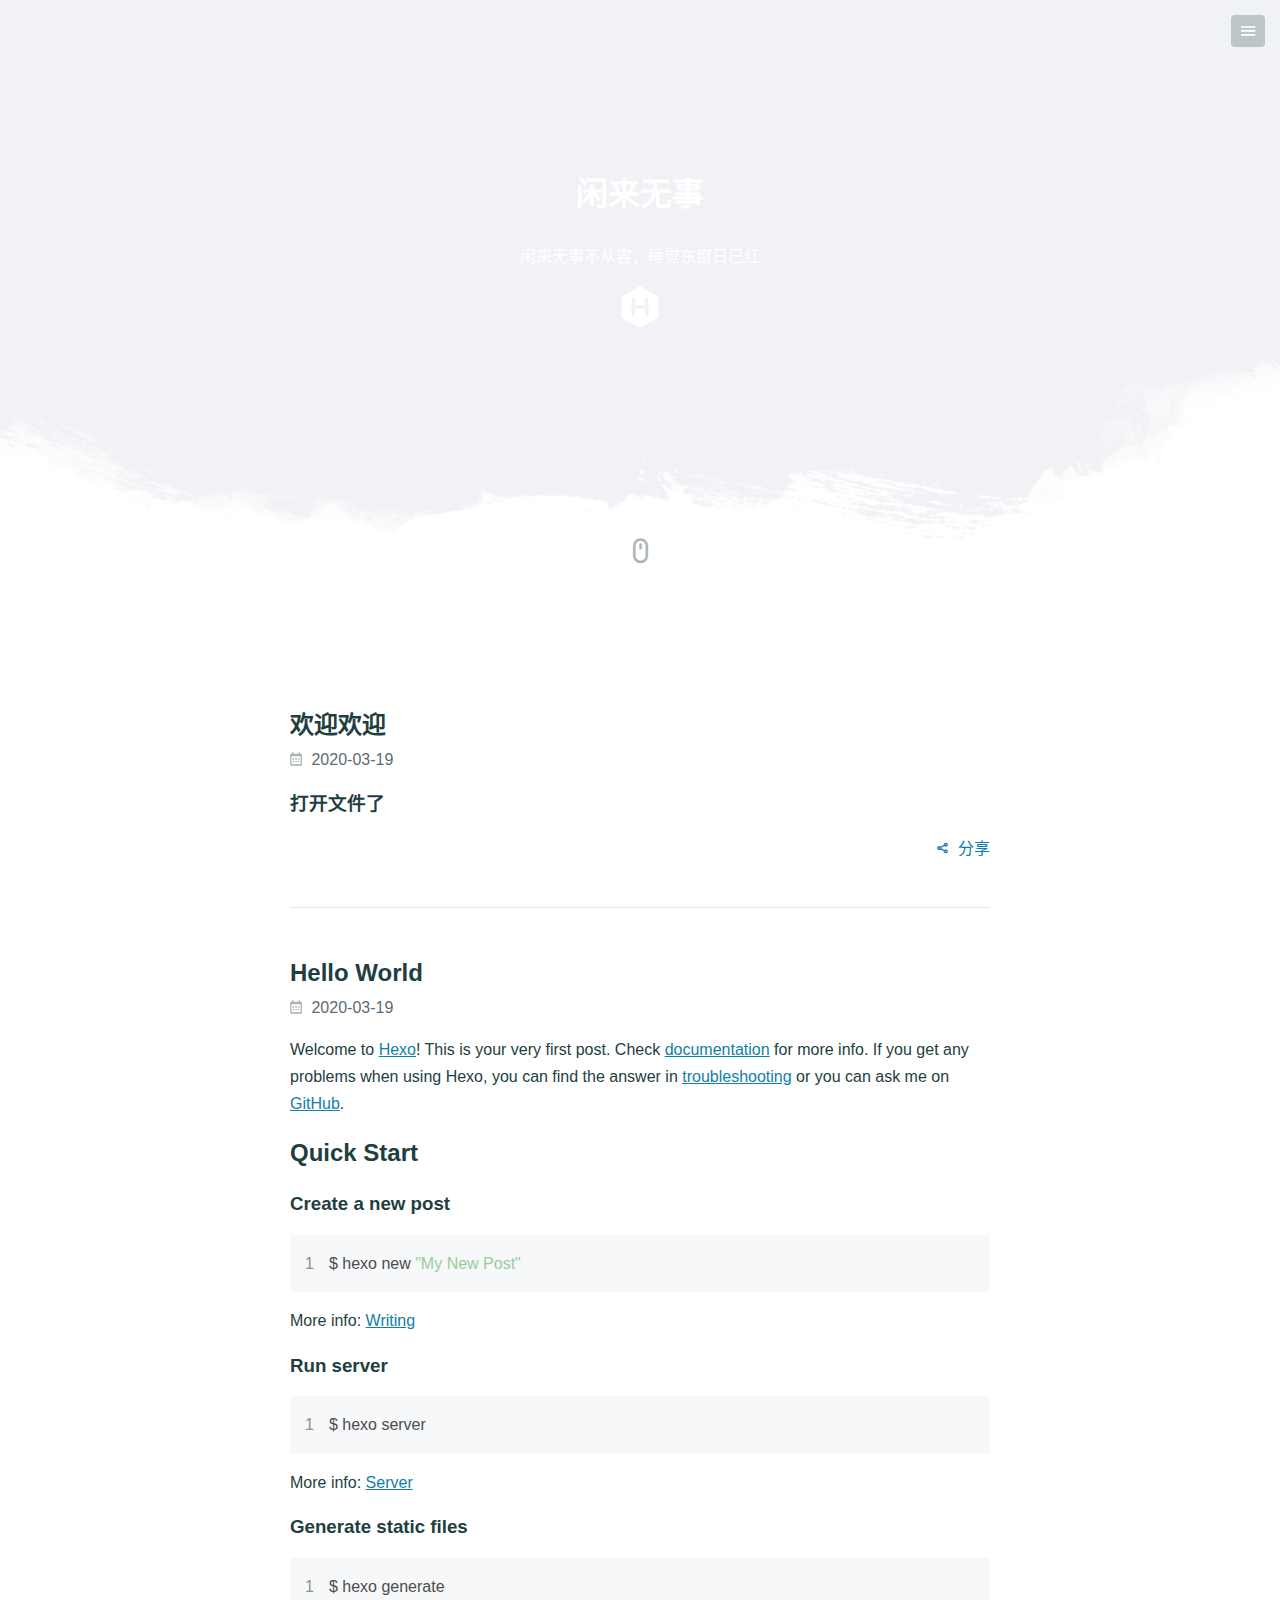
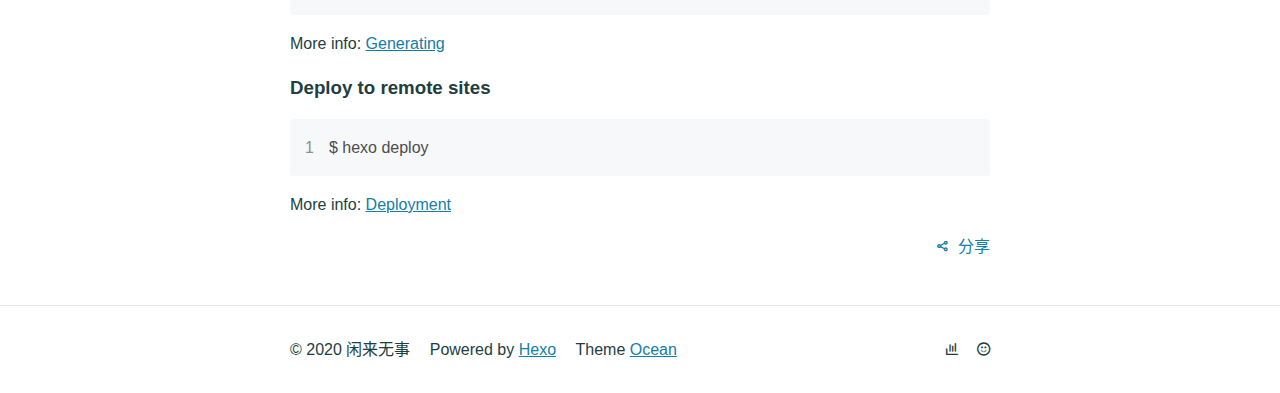
==== index.html @ 470686ad "Site updated: 2020-03-20 16:37:18" ====
<!DOCTYPE html>
<html lang="zh-cn">
<head>
  <meta charset="utf-8">
  
  
  
  <meta name="viewport" content="width=device-width, initial-scale=1.0, maximum-scale=1.0, user-scalable=no">
  <title>
    
    闲来无事</title>
  
    <link rel="shortcut icon" href="/favicon.ico">
  
  
<link rel="stylesheet" href="/css/style.css">

  
    
<link rel="stylesheet" href="/fancybox/jquery.fancybox.min.css">

  
  
<script src="/js/pace.min.js"></script>

<meta name="generator" content="Hexo 4.2.0"></head>

<body>
  
<main class="content">
  <section class="jumbotron">
  <div class="video">
    
      <div class="video-frame" >
        <!-- <div class="video-media"></div> -->
      </div>
    
    <div class="video-media">
 
    
      <div class="video-overlay"></div>
    </div>
    <div class="video-inner text-center text-white">
      <h1><a href="/">闲来无事</a></h1>
      <p>闲来无事不从容，睡觉东窗日已红</p>
      <div><img src="/images/hexo-inverted.svg" class="brand" alt="闲来无事"></div>
    </div>
    <div class="video-learn-more">
      <a class="anchor" href="#landingpage"><i class="fe fe-mouse"></i></a>
    </div>
  </div>
</section>

<div id="landingpage">
  <section class="outer">
    <article class="articles">
      
      <h1 class="page-type-title"></h1>
      
        
          <article id="post-欢迎欢迎" class="article article-type-post" itemscope itemprop="blogPost" data-scroll-reveal>

    <div class="article-inner">
        
            <header class="article-header">
                
  
    <h2 itemprop="name">
      <a class="article-title" href="/2020/03/19/%E6%AC%A2%E8%BF%8E%E6%AC%A2%E8%BF%8E/">欢迎欢迎</a>
    </h2>
  
  




                
            </header>
            

                
                    <div class="article-meta">
                        <a href="/2020/03/19/%E6%AC%A2%E8%BF%8E%E6%AC%A2%E8%BF%8E/" class="article-date">
  <time datetime="2020-03-19T11:27:15.000Z" itemprop="datePublished">2020-03-19</time>
</a>
                            
                    </div>
                    

                        

                                    <div class="article-entry" itemprop="articleBody">
                                        


                                            

                                                
                                                                    <h3 id="打开文件了"><a href="#打开文件了" class="headerlink" title="打开文件了"></a>打开文件了</h3>
                                                                        
                                    </div>
                                    <footer class="article-footer">
                                        <a data-url="http://yoursite.com/2020/03/19/%E6%AC%A2%E8%BF%8E%E6%AC%A2%E8%BF%8E/" data-id="ck7zxjuil0002bgntb9def6lp" class="article-share-link">
                                            分享
                                        </a>
                                        
                                    </footer>

    </div>

    

                

</article>
        
          <article id="post-hello-world" class="article article-type-post" itemscope itemprop="blogPost" data-scroll-reveal>

    <div class="article-inner">
        
            <header class="article-header">
                
  
    <h2 itemprop="name">
      <a class="article-title" href="/2020/03/19/hello-world/">Hello World</a>
    </h2>
  
  




                
            </header>
            

                
                    <div class="article-meta">
                        <a href="/2020/03/19/hello-world/" class="article-date">
  <time datetime="2020-03-19T08:41:19.000Z" itemprop="datePublished">2020-03-19</time>
</a>
                            
                    </div>
                    

                        

                                    <div class="article-entry" itemprop="articleBody">
                                        


                                            

                                                
                                                                    <p>Welcome to <a href="https://hexo.io/" target="_blank" rel="noopener">Hexo</a>! This is your very first post. Check <a href="https://hexo.io/docs/" target="_blank" rel="noopener">documentation</a> for more info. If you get any problems when using Hexo, you can find the answer in <a href="https://hexo.io/docs/troubleshooting.html" target="_blank" rel="noopener">troubleshooting</a> or you can ask me on <a href="https://github.com/hexojs/hexo/issues" target="_blank" rel="noopener">GitHub</a>.</p>
<h2 id="Quick-Start"><a href="#Quick-Start" class="headerlink" title="Quick Start"></a>Quick Start</h2><h3 id="Create-a-new-post"><a href="#Create-a-new-post" class="headerlink" title="Create a new post"></a>Create a new post</h3><figure class="highlight bash"><table><tr><td class="gutter"><pre><span class="line">1</span><br></pre></td><td class="code"><pre><span class="line">$ hexo new <span class="string">"My New Post"</span></span><br></pre></td></tr></table></figure>

<p>More info: <a href="https://hexo.io/docs/writing.html" target="_blank" rel="noopener">Writing</a></p>
<h3 id="Run-server"><a href="#Run-server" class="headerlink" title="Run server"></a>Run server</h3><figure class="highlight bash"><table><tr><td class="gutter"><pre><span class="line">1</span><br></pre></td><td class="code"><pre><span class="line">$ hexo server</span><br></pre></td></tr></table></figure>

<p>More info: <a href="https://hexo.io/docs/server.html" target="_blank" rel="noopener">Server</a></p>
<h3 id="Generate-static-files"><a href="#Generate-static-files" class="headerlink" title="Generate static files"></a>Generate static files</h3><figure class="highlight bash"><table><tr><td class="gutter"><pre><span class="line">1</span><br></pre></td><td class="code"><pre><span class="line">$ hexo generate</span><br></pre></td></tr></table></figure>

<p>More info: <a href="https://hexo.io/docs/generating.html" target="_blank" rel="noopener">Generating</a></p>
<h3 id="Deploy-to-remote-sites"><a href="#Deploy-to-remote-sites" class="headerlink" title="Deploy to remote sites"></a>Deploy to remote sites</h3><figure class="highlight bash"><table><tr><td class="gutter"><pre><span class="line">1</span><br></pre></td><td class="code"><pre><span class="line">$ hexo deploy</span><br></pre></td></tr></table></figure>

<p>More info: <a href="https://hexo.io/docs/one-command-deployment.html" target="_blank" rel="noopener">Deployment</a></p>

                                                                        
                                    </div>
                                    <footer class="article-footer">
                                        <a data-url="http://yoursite.com/2020/03/19/hello-world/" data-id="ck7zxjuig0000bgntbmdgbd1t" class="article-share-link">
                                            分享
                                        </a>
                                        
                                    </footer>

    </div>

    

                

</article>
        
    </article>
    
  
    
  </section>
</div>

  <footer class="footer">
  <div class="outer">
    <div class="float-right">
      <ul class="list-inline">
  
    <li><i class="fe fe-bar-chart"></i> <span id="busuanzi_value_site_pv"></span></li>
  
    <li><i class="fe fe-smile-alt"></i> <span id="busuanzi_value_site_uv"></span></li>
  
</ul>
    </div>
    <ul class="list-inline">
      <li>&copy; 2020 闲来无事</li>
      <li>Powered by <a href="http://hexo.io/" target="_blank">Hexo</a></li>
      <li>Theme  <a href="https://github.com/zhwangart/hexo-theme-ocean" target="_blank" rel="noopener">Ocean</a></li>
    </ul>
  </div>
</footer>

</main>
<aside class="sidebar">
  <button class="navbar-toggle"></button>
<nav class="navbar">
  
    <div class="logo">
      <a href="/"><img src="/images/hexo.svg" alt="闲来无事"></a>
    </div>
  
  <ul class="nav nav-main">
    
      <li class="nav-item">
        <a class="nav-item-link" href="/">首页</a>
      </li>
    
      <li class="nav-item">
        <a class="nav-item-link" href="/archives">文档</a>
      </li>
    
      <li class="nav-item">
        <a class="nav-item-link" href="/gallery">相册</a>
      </li>
    
      <li class="nav-item">
        <a class="nav-item-link" href="/about">关于</a>
      </li>
    
    <li class="nav-item">
      <a class="nav-item-link nav-item-search" title="搜索">
        <i class="fe fe-search"></i>
        搜索
      </a>
    </li>
  </ul>
</nav>
<!-- <nav class="navbar navbar-bottom">
  <ul class="nav">
    <li class="nav-item">
      <div class="totop" id="totop">
  <i class="fe fe-rocket"></i>
</div>
    </li>
    <li class="nav-item">
      
    </li>
  </ul>
</nav> -->
<div class="search-form-wrap">
  <div class="local-search local-search-plugin">
  <input type="search" id="local-search-input" class="local-search-input" placeholder="Search...">
  <div id="local-search-result" class="local-search-result"></div>
</div>
</div>

<div  class="navbar-top">
  <nav class="navbar navbar-bottom">
    <ul class="nav">
      <li class="nav-item">
        <div class="totop" id="totop">
  <i class="fe fe-rocket"></i>
</div>
      </li>
      <li class="nav-item">
        
      </li>
    </ul>
  </nav>
</div>
</aside>

<script src="/js/jquery-2.0.3.min.js"></script>


<script src="/js/jquery.justifiedGallery.min.js"></script>


<script src="/js/lazyload.min.js"></script>


<script src="/js/busuanzi-2.3.pure.min.js"></script>


  
<script src="/fancybox/jquery.fancybox.min.js"></script>







<script src="/js/ocean.js"></script>





</body>
</html>
---- css/style.css ----
@charset "utf-8";
@font-face {
  font-family: feathericon;
  font-weight: normal;
  font-style: normal;
  src: url("feathericon/feathericon.eot");
  src: url("feathericon/feathericon.eot?#iefix") format('embedded-opentype'), url("feathericon/feathericon.woff") format('woff'), url("feathericon/feathericon.ttf") format('truetype'), url("feathericon/feathericon.svg") format('svg');
}
.fe {
  display: inline-block;
  font: normal normal normal 16px feathericon;
  font-size: inherit;
  text-rendering: auto;
  -webkit-font-smoothing: antialiased;
  -moz-osx-font-smoothing: grayscale;
}
.fe-activity:before {
  content: "\f1e2";
}
.fe-add-cart:before {
  content: "\f1e6";
}
.fe-align-bottom:before {
  content: "\f1bf";
}
.fe-align-center:before {
  content: "\f195";
}
.fe-align-left:before {
  content: "\f196";
}
.fe-align-right:before {
  content: "\f197";
}
.fe-align-top:before {
  content: "\f1c0";
}
.fe-align-vertically:before {
  content: "\f1c1";
}
.fe-angry:before {
  content: "\f1b6";
}
.fe-app-menu:before {
  content: "\f198";
}
.fe-arrow-down:before {
  content: "\f100";
}
.fe-arrow-left:before {
  content: "\f101";
}
.fe-arrow-right:before {
  content: "\f102";
}
.fe-arrow-up:before {
  content: "\f103";
}
.fe-artboard:before {
  content: "\f104";
}
.fe-audio-player:before {
  content: "\f199";
}
.fe-backward:before {
  content: "\f180";
}
.fe-bar:before {
  content: "\f105";
}
.fe-bar-chart:before {
  content: "\f106";
}
.fe-beer:before {
  content: "\f107";
}
.fe-bell:before {
  content: "\f108";
}
.fe-birthday-cake:before {
  content: "\f163";
}
.fe-bold:before {
  content: "\f179";
}
.fe-bolt:before {
  content: "\f1e3";
}
.fe-book:before {
  content: "\f109";
}
.fe-bookmark:before {
  content: "\f170";
}
.fe-browser:before {
  content: "\f10b";
}
.fe-brush:before {
  content: "\f10c";
}
.fe-bug:before {
  content: "\f10d";
}
.fe-building:before {
  content: "\f10e";
}
.fe-cage:before {
  content: "\f1e7";
}
.fe-calendar:before {
  content: "\f10f";
}
.fe-camera:before {
  content: "\f110";
}
.fe-cart:before {
  content: "\f1e8";
}
.fe-check:before {
  content: "\f111";
}
.fe-check-circle:before {
  content: "\f19a";
}
.fe-check-circle-o:before {
  content: "\f19b";
}
.fe-check-verified:before {
  content: "\f19c";
}
.fe-clock:before {
  content: "\f113";
}
.fe-close:before {
  content: "\f114";
}
.fe-cloud:before {
  content: "\f115";
}
.fe-cocktail:before {
  content: "\f116";
}
.fe-code:before {
  content: "\f117";
}
.fe-codepen:before {
  content: "\f1d3";
}
.fe-coffee:before {
  content: "\f166";
}
.fe-columns:before {
  content: "\f118";
}
.fe-comment:before {
  content: "\f119";
}
.fe-comment-o:before {
  content: "\f1d2";
}
.fe-commenting:before {
  content: "\f11a";
}
.fe-comments:before {
  content: "\f11b";
}
.fe-compress:before {
  content: "\f181";
}
.fe-credit-card:before {
  content: "\f1e9";
}
.fe-crop:before {
  content: "\f1c2";
}
.fe-cry:before {
  content: "\f1b7";
}
.fe-cutlery:before {
  content: "\f19d";
}
.fe-delete-link:before {
  content: "\f19e";
}
.fe-desktop:before {
  content: "\f11d";
}
.fe-diamond:before {
  content: "\f11e";
}
.fe-difference:before {
  content: "\f1c3";
}
.fe-disabled:before {
  content: "\f11f";
}
.fe-disappointed:before {
  content: "\f1b8";
}
.fe-distribute-horizontally:before {
  content: "\f1cf";
}
.fe-distribute-vertically:before {
  content: "\f1c5";
}
.fe-document:before {
  content: "\f19f";
}
.fe-download:before {
  content: "\f120";
}
.fe-drop-down:before {
  content: "\f121";
}
.fe-drop-left:before {
  content: "\f122";
}
.fe-drop-right:before {
  content: "\f123";
}
.fe-drop-up:before {
  content: "\f124";
}
.fe-edit:before {
  content: "\f17f";
}
.fe-eject:before {
  content: "\f182";
}
.fe-elipsis-h:before {
  content: "\f125";
}
.fe-elipsis-v:before {
  content: "\f126";
}
.fe-equalizer:before {
  content: "\f1a0";
}
.fe-eraser:before {
  content: "\f1c6";
}
.fe-expand:before {
  content: "\f183";
}
.fe-export:before {
  content: "\f16e";
}
.fe-eye:before {
  content: "\f127";
}
.fe-facebook:before {
  content: "\f1d4";
}
.fe-fast-backward:before {
  content: "\f184";
}
.fe-fast-forward:before {
  content: "\f185";
}
.fe-feather:before {
  content: "\f174";
}
.fe-feed:before {
  content: "\f128";
}
.fe-file:before {
  content: "\f1b1";
}
.fe-file-audio:before {
  content: "\f1b2";
}
.fe-file-excel:before {
  content: "\f1a2";
}
.fe-file-image:before {
  content: "\f1b3";
}
.fe-file-movie:before {
  content: "\f1b4";
}
.fe-file-powerpoint:before {
  content: "\f1a3";
}
.fe-file-word:before {
  content: "\f1a4";
}
.fe-file-zip:before {
  content: "\f1b5";
}
.fe-filter:before {
  content: "\f173";
}
.fe-flag:before {
  content: "\f129";
}
.fe-folder:before {
  content: "\f12a";
}
.fe-folder-open:before {
  content: "\f176";
}
.fe-fork:before {
  content: "\f12b";
}
.fe-forward:before {
  content: "\f186";
}
.fe-frowing:before {
  content: "\f1b9";
}
.fe-gamepad:before {
  content: "\f191";
}
.fe-gear:before {
  content: "\f1a5";
}
.fe-gift:before {
  content: "\f1ea";
}
.fe-git:before {
  content: "\f1d5";
}
.fe-github:before {
  content: "\f1d6";
}
.fe-github-alt:before {
  content: "\f1d7";
}
.fe-globe:before {
  content: "\f12c";
}
.fe-google:before {
  content: "\f1d8";
}
.fe-google-plus:before {
  content: "\f1d9";
}
.fe-hash:before {
  content: "\f12d";
}
.fe-headphone:before {
  content: "\f18e";
}
.fe-heart:before {
  content: "\f12e";
}
.fe-heart-o:before {
  content: "\f167";
}
.fe-home:before {
  content: "\f12f";
}
.fe-import:before {
  content: "\f16f";
}
.fe-info:before {
  content: "\f130";
}
.fe-insert-link:before {
  content: "\f1a6";
}
.fe-instagram:before {
  content: "\f1da";
}
.fe-intersect:before {
  content: "\f1c7";
}
.fe-italic:before {
  content: "\f17a";
}
.fe-key:before {
  content: "\f131";
}
.fe-keyboard:before {
  content: "\f132";
}
.fe-kitchen-cooker:before {
  content: "\f1a7";
}
.fe-laptop:before {
  content: "\f133";
}
.fe-layer:before {
  content: "\f18c";
}
.fe-layout:before {
  content: "\f134";
}
.fe-line-chart:before {
  content: "\f135";
}
.fe-link:before {
  content: "\f136";
}
.fe-link-external:before {
  content: "\f137";
}
.fe-list-bullet:before {
  content: "\f17c";
}
.fe-list-order:before {
  content: "\f17d";
}
.fe-list-task:before {
  content: "\f17e";
}
.fe-location:before {
  content: "\f138";
}
.fe-lock:before {
  content: "\f139";
}
.fe-login:before {
  content: "\f13a";
}
.fe-logout:before {
  content: "\f13b";
}
.fe-loop:before {
  content: "\f192";
}
.fe-magic:before {
  content: "\f177";
}
.fe-mail:before {
  content: "\f13c";
}
.fe-map:before {
  content: "\f16d";
}
.fe-mask:before {
  content: "\f1c8";
}
.fe-medal:before {
  content: "\f13d";
}
.fe-megaphone:before {
  content: "\f13e";
}
.fe-mention:before {
  content: "\f164";
}
.fe-messanger:before {
  content: "\f1e1";
}
.fe-minus:before {
  content: "\f140";
}
.fe-mobile:before {
  content: "\f141";
}
.fe-money:before {
  content: "\f1a8";
}
.fe-moon:before {
  content: "\f1ef";
}
.fe-mouse:before {
  content: "\f142";
}
.fe-music:before {
  content: "\f175";
}
.fe-open-mouth:before {
  content: "\f1ba";
}
.fe-palette:before {
  content: "\f165";
}
.fe-paper-plane:before {
  content: "\f178";
}
.fe-pause:before {
  content: "\f187";
}
.fe-pencil:before {
  content: "\f144";
}
.fe-phone:before {
  content: "\f145";
}
.fe-picture:before {
  content: "\f1a9";
}
.fe-picture-square:before {
  content: "\f1e4";
}
.fe-pie-chart:before {
  content: "\f146";
}
.fe-pinterest:before {
  content: "\f1db";
}
.fe-pizza:before {
  content: "\f147";
}
.fe-play:before {
  content: "\f188";
}
.fe-plug:before {
  content: "\f18f";
}
.fe-plus:before {
  content: "\f148";
}
.fe-pocket:before {
  content: "\f1dc";
}
.fe-pot:before {
  content: "\f1aa";
}
.fe-print:before {
  content: "\f171";
}
.fe-prototype:before {
  content: "\f149";
}
.fe-question:before {
  content: "\f14a";
}
.fe-quote-left:before {
  content: "\f14b";
}
.fe-quote-right:before {
  content: "\f14c";
}
.fe-rage:before {
  content: "\f1bb";
}
.fe-random:before {
  content: "\f189";
}
.fe-reload:before {
  content: "\f193";
}
.fe-remove-cart:before {
  content: "\f1eb";
}
.fe-rocket:before {
  content: "\f14d";
}
.fe-scale:before {
  content: "\f1c9";
}
.fe-search:before {
  content: "\f14e";
}
.fe-search-minus:before {
  content: "\f16a";
}
.fe-search-plus:before {
  content: "\f16b";
}
.fe-share:before {
  content: "\f14f";
}
.fe-shield:before {
  content: "\f172";
}
.fe-shopping-bag:before {
  content: "\f1ec";
}
.fe-sitemap:before {
  content: "\f150";
}
.fe-smile:before {
  content: "\f1bc";
}
.fe-smile-alt:before {
  content: "\f1bd";
}
.fe-speaker:before {
  content: "\f1ab";
}
.fe-star:before {
  content: "\f151";
}
.fe-star-o:before {
  content: "\f168";
}
.fe-step-backward:before {
  content: "\f1d0";
}
.fe-step-forward:before {
  content: "\f1d1";
}
.fe-stop:before {
  content: "\f18b";
}
.fe-subtract:before {
  content: "\f1ca";
}
.fe-sunny-o:before {
  content: "\f1f0";
}
.fe-sunrise:before {
  content: "\f1f1";
}
.fe-sync:before {
  content: "\f194";
}
.fe-table:before {
  content: "\f1ac";
}
.fe-tablet:before {
  content: "\f152";
}
.fe-tag:before {
  content: "\f153";
}
.fe-target:before {
  content: "\f1f3";
}
.fe-terminal:before {
  content: "\f154";
}
.fe-text-align-center:before {
  content: "\f1cb";
}
.fe-text-align-justify:before {
  content: "\f1e5";
}
.fe-text-align-left:before {
  content: "\f1cc";
}
.fe-text-align-right:before {
  content: "\f1cd";
}
.fe-text-size:before {
  content: "\f17b";
}
.fe-ticket:before {
  content: "\f155";
}
.fe-tiled:before {
  content: "\f156";
}
.fe-timeline:before {
  content: "\f1ad";
}
.fe-tired:before {
  content: "\f1be";
}
.fe-trash:before {
  content: "\f157";
}
.fe-trophy:before {
  content: "\f158";
}
.fe-truck:before {
  content: "\f1ed";
}
.fe-twitter:before {
  content: "\f1dd";
}
.fe-umbrella:before {
  content: "\f1f2";
}
.fe-underline:before {
  content: "\f1ae";
}
.fe-union:before {
  content: "\f1ce";
}
.fe-unlock:before {
  content: "\f169";
}
.fe-upload:before {
  content: "\f159";
}
.fe-usb:before {
  content: "\f190";
}
.fe-user:before {
  content: "\f15a";
}
.fe-user-minus:before {
  content: "\f16c";
}
.fe-user-plus:before {
  content: "\f15b";
}
.fe-users:before {
  content: "\f15c";
}
.fe-vector:before {
  content: "\f15d";
}
.fe-video:before {
  content: "\f15e";
}
.fe-wallet:before {
  content: "\f1ee";
}
.fe-warning:before {
  content: "\f15f";
}
.fe-watch:before {
  content: "\f1af";
}
.fe-watch-alt:before {
  content: "\f1b0";
}
.fe-wine-glass:before {
  content: "\f161";
}
.fe-wordpress:before {
  content: "\f1de";
}
.fe-wordpress-alt:before {
  content: "\f1df";
}
.fe-wrench:before {
  content: "\f162";
}
.fe-youtube:before {
  content: "\f1e0";
}
/* normalize.css v8.0.0 | MIT License | github.com/necolas/normalize.css */
html {
  line-height: 1.15 /* 1 */;
  -webkit-text-size-adjust: 100% /* 2 */;
}
body {
  margin: 0;
}
h1 {
  font-size: 2em;
  margin: 0.67em 0;
}
hr {
  box-sizing: content-box /* 1 */;
  height: 0 /* 1 */;
  overflow: visible /* 2 */;
}
pre {
  font-family: monospace, monospace /* 1 */;
  font-size: 1em /* 2 */;
}
a {
  background-color: transparent;
}
abbr[title] {
  border-bottom: none /* 1 */;
  text-decoration: underline /* 2 */;
  text-decoration: underline dotted /* 2 */;
}
b,
strong {
  font-weight: bolder;
}
code,
kbd,
samp {
  font-family: monospace, monospace /* 1 */;
  font-size: 1em /* 2 */;
}
small {
  font-size: 80%;
}
sub,
sup {
  font-size: 75%;
  line-height: 0;
  position: relative;
  vertical-align: baseline;
}
sub {
  bottom: -0.25em;
}
sup {
  top: -0.5em;
}
img {
  border-style: none;
}
button,
input,
optgroup,
select,
textarea {
  font-family: inherit /* 1 */;
  font-size: 100% /* 1 */;
  line-height: 1.15 /* 1 */;
  margin: 0 /* 2 */;
}
button,
input {
  overflow: visible;
}
button,
select {
  text-transform: none;
}
button,
[type="button"],
[type="reset"],
[type="submit"] {
  -webkit-appearance: button;
}
button::-moz-focus-inner,
[type="button"]::-moz-focus-inner,
[type="reset"]::-moz-focus-inner,
[type="submit"]::-moz-focus-inner {
  border-style: none;
  padding: 0;
}
button:-moz-focusring,
[type="button"]-moz-focusring,
[type="reset"]-moz-focusring,
[type="submit"]-moz-focusring {
  outline: 1px dotted ButtonText;
}
fieldset {
  padding: 0.35em 0.75em 0.625em;
}
legend {
  box-sizing: border-box /* 1 */;
  color: inherit /* 2 */;
  display: table /* 1 */;
  max-width: 100% /* 1 */;
  padding: 0 /* 3 */;
  white-space: normal /* 1 */;
}
progress {
  vertical-align: baseline;
}
textarea {
  overflow: auto;
}
[type="checkbox"],
[type="radio"] {
  box-sizing: border-box /* 1 */;
  padding: 0 /* 2 */;
}
[type="number"]::-webkit-inner-spin-button,
[type="number"]::-webkit-outer-spin-button {
  height: auto;
}
[type="search"] {
  -webkit-appearance: textfield /* 1 */;
  outline-offset: -2px /* 2 */;
}
[type="search"]::-webkit-search-decoration {
  -webkit-appearance: none;
}
::-webkit-file-upload-button {
  -webkit-appearance: button /* 1 */;
  font: inherit /* 2 */;
}
details {
  display: block;
}
summary {
  display: list-item;
}
template {
  display: none;
}
[hidden] {
  display: none;
}
*,
*::before,
*::after {
  box-sizing: border-box;
}
html,
body {
  height: 100%;
}
html {
  font-size: 62.5%;
  -webkit-text-size-adjust: 100%;
  -ms-text-size-adjust: 100%;
  -ms-overflow-style: scrollbar;
  -webkit-tap-highlight-color: transparent;
}
button:focus {
  outline: none;
}
body {
  position: relative;
  background-color: #fff;
  font-family: "Helvetica Neue", Helvetica, "PingFang SC", "Hiragino Sans GB", "Microsoft YaHei", "微软雅黑", Arial, sans-serif;
  font-size: 1.6rem;
  line-height: 1.7;
  color: #1e3e3f;
  padding: 0;
  margin: 0;
  overflow-x: hidden;
  text-size-adjust: 100%;
}
body ::selection {
  background: #5c6b72;
  color: #e6e6e6;
}
a {
  color: #127ea9;
}
a:hover {
  color: #1594c6;
}
a:active {
  color: #1178a1;
}
a.disabled {
  color: #adb5bd;
}
img {
  max-width: 100%;
}
.article-date,
.article-category .article-category-link,
.archive-year-wrap .archive-year,
.archive-article-date {
  text-decoration: none;
  color: #5c6b72;
}
.article-date:hover,
.article-category .article-category-link:hover,
.archive-year-wrap .archive-year:hover,
.archive-article-date:hover {
  color: #5c6b72;
}
.archive-article-inner {
  -webkit-border-radius: 4px;
  -moz-border-radius: 4px;
  border-radius: 4px;
}
.article-entry h1,
.article-entry h2,
.article-entry h3,
.article-entry h4,
.article-entry h5,
.article-entry h6 {
  margin: 1.5rem 0;
}
.article-entry hr {
  height: 0.1rem;
  background-color: #e6e6e6;
  border: none;
  padding: 0;
  margin: 1.5rem 0;
}
.article-entry strong {
  font-weight: bold;
}
.article-entry em,
.article-entry cite {
  font-style: italic;
}
.article-entry sup,
.article-entry sub {
  font-size: 75%;
  line-height: 0;
  position: relative;
  vertical-align: baseline;
}
.article-entry sup {
  top: -0.5rem;
}
.article-entry sub {
  bottom: -0.25rem;
}
.article-entry small {
  font-size: 85%;
}
.article-entry acronym,
.article-entry abbr {
  border-bottom: 0.1rem #e6e6e6 dotted;
}
.article-entry ul,
.article-entry ol,
.article-entry dl {
  margin: 1.5rem 0;
  line-height: line-height;
}
.article-entry p,
.article-entry table,
.article-entry blockquote {
  margin: 1.5rem 0;
}
.article-entry img,
.article-entry video {
  max-width: 100%;
  height: auto;
  display: block;
  margin: auto;
}
.article-entry iframe {
  border: none;
}
.article-entry table {
  width: 100%;
  border-collapse: collapse;
  vertical-align: middle;
  empty-cells: show;
  text-align: left;
}
.article-entry table th,
.article-entry table td,
.article-entry table {
  border: 0.1rem #e6e6e6 solid;
}
.article-entry table th,
.article-entry table td {
  padding: 1rem 1.5rem;
}
.article-entry table tbody tr:nth-child(2n) {
  background-color: rgba(230,230,230,0.25);
}
.article-entry blockquote {
  display: block;
  padding: 0 1.5rem;
  width: 100%;
  overflow: auto;
  border-left: 0.3rem #9c8079 solid;
  color: #5c6b72;
}
.article-entry blockquote > :first-child {
  margin-top: 0;
}
.article-entry blockquote > :last-child {
  margin-bottom: 0;
}
.article-entry blockquote footer cite:before {
  content: "—";
  padding: 0 0.5rem;
}
.jumbotron {
  padding: 0;
  margin-bottom: 3rem;
  text-align: center;
}
.content,
.sidebar {
  transition: all 0.3s ease-in-out;
}
.content {
  position: relative;
  z-index: 1;
  margin-right: 0;
}
.content.on {
  transform: translateX(-10rem);
}
.sidebar {
  position: fixed;
  z-index: 9;
  top: 0;
  right: -10rem;
  bottom: 0;
  width: 10rem;
  background-color: #f6f8fa;
}
.sidebar.on {
  right: 0;
}
.navbar-toggle {
  position: absolute;
  top: 1.5rem;
  right: 11.5rem;
  padding: 0.5rem 1rem;
  border: none;
  -webkit-border-radius: 0.4rem;
  -moz-border-radius: 0.4rem;
  border-radius: 0.4rem;
  background-color: rgba(30,62,63,0.25);
  color: #fff;
}
.navbar-toggle::before {
  content: '\f105';
  font-family: feathericon;
  font-size: larger;
}
.navbar-top {
  position: absolute;
  bottom: 1.5rem;
  right: 11.5rem;
  border: none;
}
.wrap,
.outer {
  width: 100%;
  padding-right: 1.5rem;
  padding-left: 1.5rem;
  margin: auto;
}
.wrap::before,
.outer::before,
.wrap::after,
.outer::after {
  content: "";
  display: table;
  clear: both;
}
.local-search {
  width: 100%;
}
@media (min-width: 768px) {
  .jumbotron {
    margin-bottom: 6rem;
  }
  .wrap,
  .outer {
    width: 70rem;
    padding-right: 0;
    padding-left: 0;
  }
  .local-search {
    width: 70rem;
  }
}
.list-unstyled,
.list-inline {
  list-style: none;
  padding-left: 0;
  margin-left: 0;
}
.list-inline {
  position: relative;
  margin: 0 -0.75rem;
}
.list-inline > li {
  display: inline-block;
  padding: 0 0.75rem;
}
.category-list {
  list-style: none;
  padding-left: 0;
  margin-left: 0;
  margin-right: -0.5rem;
  margin-left: -0.5rem;
}
.category-list > .category-list-item {
  display: inline-block;
  padding: 0.5rem 1rem;
}
.category-list > .category-list-item:before {
  content: "\f18c";
  font-family: feathericon;
  margin-right: 0.5rem;
}
.tag-list {
  list-style: none;
  padding-left: 0;
  margin-left: 0;
  margin-right: -0.5rem;
  margin-left: -0.5rem;
}
.tag-list > .tag-list-item {
  display: inline-block;
  padding: 0.5rem 1rem;
}
.tag-list > .tag-list-item:before {
  content: "\f153";
  font-family: feathericon;
  margin-right: 0.5rem;
}
.video {
  position: relative;
  height: auto;
}
.video .brand {
  width: 4.2rem;
}
.video-frame {
  position: absolute;
  z-index: 1;
  right: 0;
  bottom: 0;
  left: 0;
  min-width: 100%;
}
.video-frame .img {
  display: block;
  width: 100%;
  height: 55vh;
  background-size: 100%;
}
.video-media {
  position: relative;
  z-index: 0;
  height: 60vh;
  overflow: hidden;
  background-image: url("https://unsplash.it/1920/1080?random");
  background-repeat: no-repeat;
}
.video-media video,
.video-media img {
  position: absolute;
  top: 50%;
  left: 50%;
  transform: translate(-50%, -50%);
  min-width: 100%;
  min-height: 100%;
}
.video-overlay {
  position: absolute;
  top: 0;
  bottom: 0;
  left: 0;
  right: 0;
  background-size: 100%;
  background-position-y: 100.1%;
  background-color: rgba(178,191,204,0.2);
  background-image: url("/images/overlay-hero.png");
  background-repeat: no-repeat;
}
.video-inner {
  position: absolute;
  top: 50%;
  left: 50%;
  transform: translate(-50%, -65%);
}
.video-inner a,
.video-inner {
  color: #fff;
  text-decoration: none;
}
.video-learn-more {
  position: absolute;
  z-index: 1;
  bottom: -3rem;
  right: 0;
  left: 0;
}
.video-learn-more a > .fe {
  font-size: 3rem;
  color: #adb5bd;
}
.video-learn-more a > .fe:hover {
  color: #1e3e3f;
}
.search-form-wrap {
  position: fixed;
  top: -100%;
  right: 10rem;
  left: 0;
  opacity: 0;
  transition: 0.3s;
}
.search-form-wrap.on {
  top: 0;
  opacity: 1;
}
.local-search {
  position: relative;
  margin: 0 auto;
  padding: 3rem 4rem;
  background-color: rgba(255,255,255,0.522);
  -webkit-border-radius: 8px;
  -moz-border-radius: 8px;
  border-radius: 8px;
  box-shadow: 0 1rem 3rem rgba(30,62,63,0.05);
  max-height: 100vh;
  overflow-y: auto;
  margin-top: 4rem;
}
.local-search-input {
  border: 0.1rem #e6e6e6 solid;
  -webkit-border-radius: 0.4rem;
  -moz-border-radius: 0.4rem;
  border-radius: 0.4rem;
  background-color: rgba(255,255,255,0.565);
  width: 100%;
  padding: 1.5rem 1.5rem;
  outline: none;
}
.local-search-input::-webkit-search-results-decoration,
.local-search-input::-webkit-search-cancel-button {
  -webkit-appearance: none;
}
.local-search-close {
  position: absolute;
  top: 3.85rem;
  right: 4.25rem;
  display: block;
  height: 2rem;
  width: 2rem;
  padding: 0;
  border: none;
  -webkit-border-radius: 50%;
  -moz-border-radius: 50%;
  border-radius: 50%;
  background-color: #9c8079;
  color: #fff;
  text-align: center;
  cursor: pointer;
}
.local-search-close::before {
  content: '\f114';
  font-family: feathericon;
}
.local-search-result {
  text-align: left;
}
.search-result-list {
  list-style: none;
  padding-left: 0;
  margin-left: 0;
}
.search-result-list li {
  padding: 1.5rem 0;
}
.search-result-list li:not(:last-child) {
  border-bottom: 0.1rem #e6e6e6 solid;
}
.search-result-list li .search-result-title {
  font-size: 1.6rem;
  font-weight: bold;
}
.search-result-list li .search-result {
  padding-top: 0.5rem;
  margin: 0;
  max-height: 12rem;
  overflow: hidden;
}
.search-result-list li em.search-keyword {
  color: #9e6a4d;
}
.search-result-empty {
  padding: 3rem 0 0;
}
.article {
  padding: 3rem 0;
}
.article-topping {
  position: absolute;
  top: 0;
  left: -3rem;
  color: #ea434a;
}
.article-topping .fe {
  font-size: 2rem;
  line-height: 1.7;
}
.article-meta::before,
.article-meta::after {
  content: "";
  display: table;
  clear: both;
}
.article-date::before {
  content: '\f10f';
  margin-right: 0.5rem;
  font-family: feathericon;
  opacity: 0.5;
}
.article-category {
  display: inline-block;
  margin-left: 1.5rem;
}
.article-category:before {
  content: "\f18c";
  font-family: feathericon;
  margin-right: 0.5rem;
}
.archive-article-header + .article-category {
  margin-left: 0;
}
.article-entry {
  margin-top: 3rem;
  color: #1e3e3f;
}
.article-entry::before,
.article-entry::after {
  content: "";
  display: table;
  clear: both;
}
.article-entry .pullquote {
  text-align: left;
  width: 45%;
  margin: 0;
}
.article-entry .pullquote.left {
  margin-left: 0.5em;
  margin-right: 1em;
}
.article-entry .pullquote.right {
  margin-right: 0.5em;
  margin-left: 1em;
}
.article-entry .caption {
  color: color-grey;
  display: block;
  font-size: 0.9em;
  margin-top: 0.5em;
  position: relative;
  text-align: center;
}
.article-entry .video-container {
  position: relative;
  padding-top: 56.25%;
  height: 0;
  overflow: hidden;
}
.article-entry .video-container iframe,
.article-entry .video-container object,
.article-entry .video-container embed {
  position: absolute;
  top: 0;
  left: 0;
  width: 100%;
  height: 100%;
  margin-top: 0;
}
.article-header {
  position: relative;
}
.article-header h1,
.article-header h2 {
  margin: 0;
}
.article-header .article-title {
  text-decoration: none;
  color: #1e3e3f;
}
.article-footer {
  margin-top: 3rem;
}
.article-footer::before,
.article-footer::after {
  content: "";
  display: table;
  clear: both;
}
.article-tag-list {
  list-style: none;
  padding-left: 0;
  margin-left: 0;
  margin: 0;
}
.article-tag-list:before {
  content: "\f153";
  font-family: feathericon;
  margin-right: 0.5rem;
}
.article-tag-list .article-tag-list-item {
  display: inline-block;
  padding-right: 1rem;
}
.article-tag-list .article-tag-list-link {
  text-decoration: none;
}
.article-comment-link {
  float: right;
}
.article-comment-link:before {
  content: "\f1d2";
  font-family: feathericon;
  padding-right: 8px;
}
.article-share-link {
  cursor: pointer;
  float: right;
  margin-left: 20px;
}
.article-share-link:before {
  content: "\f14f";
  font-family: feathericon;
  padding-right: 6px;
}
.article-nav {
  position: relative;
  padding-top: 3rem;
  margin-top: 5rem;
  border-top: 0.1rem #e6e6e6 solid;
}
.article-nav::before,
.article-nav::after {
  content: "";
  display: table;
  clear: both;
}
.article-nav-link {
  display: block;
  text-decoration: none;
}
.article-nav-link:first-child {
  float: left;
}
.article-nav-link:last-child {
  float: right;
  text-align: right;
}
.article-nav-caption {
  color: #5c6b72;
}
.article-nav-title {
  font-size: inherit;
}
.article-share-box {
  position: absolute;
  display: none;
  background: #fff;
  -webkit-border-radius: 0.4rem;
  -moz-border-radius: 0.4rem;
  border-radius: 0.4rem;
  box-shadow: 1px 2px 10px rgba(0,0,0,0.2);
  -webkit-border-radius: 3px;
  -moz-border-radius: 3px;
  border-radius: 3px;
  margin-left: -145px;
  overflow: hidden;
  z-index: 1;
}
.article-share-box.on {
  display: block;
}
.article-share-input {
  width: 100%;
  background: none;
  box-sizing: border-box;
  padding: 0 1.5rem;
  outline: none;
  border: none;
  border-bottom: 0.1rem #e6e6e6 solid;
  height: 3.6rem;
  line-height: 3.6rem;
}
.article-share-links::before,
.article-share-links::after {
  content: "";
  display: table;
  clear: both;
}
.article-share-twitter,
.article-share-facebook,
.article-share-pinterest,
.article-share-google {
  position: relative;
  display: block;
  float: left;
  width: 5rem;
  height: 3.6rem;
  color: #172d3e;
  text-align: center;
  text-decoration: none;
}
.article-share-twitter:before,
.article-share-facebook:before,
.article-share-pinterest:before,
.article-share-google:before {
  font-size: 20px;
  font-family: feathericon;
}
.article-share-twitter:hover,
.article-share-facebook:hover,
.article-share-pinterest:hover,
.article-share-google:hover {
  color: #fff;
}
.article-share-twitter:before {
  content: "\f1dd";
}
.article-share-twitter:hover {
  background: #00aced;
  text-shadow: 0 1px #008abe;
}
.article-share-facebook:before {
  content: "\f1d4";
}
.article-share-facebook:hover {
  background: #3b5998;
  text-shadow: 0 1px #2f477a;
}
.article-share-pinterest:before {
  content: "\f1db";
}
.article-share-pinterest:hover {
  background: #cb2027;
  text-shadow: 0 1px #a21a1f;
}
.article-share-google:before {
  content: "\f1d8";
}
.article-share-google:hover {
  background: #dd4b39;
  text-shadow: 0 1px #be3221;
}
.tocbot {
  position: absolute;
  top: 14rem;
  left: calc((100vw - 70rem) / 2 + 70rem);
  font-size: 80%;
  opacity: 0.8;
}
.tocbot > .toc-list {
  position: relative;
  overflow: hidden;
}
.toc-list {
  list-style: none;
  padding-left: 0;
  margin-left: 0;
  padding-left: 1rem;
}
a.toc-link {
  height: 100%;
  color: #172d3e;
  text-decoration: none;
}
.is-collapsible {
  max-height: 1000px;
  overflow: hidden;
  transition: all;
}
.is-collapsed {
  max-height: 0;
}
.is-position-fixed {
  position: fixed !important;
  top: 0;
  right: 10rem;
}
.is-active-link {
  font-weight: 700;
}
.toc-link::before {
  background-color: #e6e6e6;
  content: ' ';
  display: inline-block;
  height: inherit;
  left: 0;
  margin-top: -1px;
  position: absolute;
  width: 2px;
}
.is-active-link::before {
  background-color: #127ea9;
}
.article-gallery {
  position: relative;
}
.article-gallery-photos {
  position: relative;
  overflow: hidden;
}
.article-gallery-img {
  display: none;
  max-width: 100%;
}
.article-gallery-img:first-child {
  display: block;
}
.article-gallery-img.loaded {
  position: absolute;
  display: block;
}
.article-gallery-img img {
  display: block;
  max-width: 100%;
  margin: 0 auto;
}
.article-albums {
  position: relative;
}
.article-albums-photos {
  position: relative;
  display: flex;
  flex-wrap: wrap;
  list-style: none;
  padding-left: 0;
  margin-left: 0;
}
.article-albums-photos::before,
.article-albums-photos::after {
  content: "";
  display: table;
  clear: both;
}
.article-albums-photos::after {
  content: '';
  flex-grow: 999999999;
}
.article-albums-photos .article-albums-item {
  position: relative;
  flex-grow: 1;
  margin: 0.5rem;
  overflow: hidden;
}
.article-albums-photos .article-albums-item img {
  object-fit: cover;
  max-width: 100%;
  min-width: 100%;
  vertical-align: center;
}
.article-albums-photos .article-albums-item .article-albums-caption {
  display: block;
  width: 100%;
  padding: 1rem 0;
  text-align: center;
}
@media (min-width: 576px) {
  .article-albums-item img {
    height: 32rem;
  }
  .article-albums-item .article-albums-caption {
    position: absolute;
    bottom: 0;
    left: 0;
    width: 100%;
    background-color: rgba(0,0,0,0.5);
    background: linear-gradient(to top, rgba(0,0,0,0.5), transparent);
    color: #fff;
    padding: 1rem;
    opacity: 0;
    transform: translateY(100%);
    transition: all 0.3s ease-in-out;
  }
  .article-albums-item:hover .article-albums-caption {
    opacity: 1;
    transform: translateY(0);
  }
}
@media (min-width: 768px) {
  .article-albums-item img {
    height: 20rem;
  }
}
.justified-gallery {
  width: 100%;
  position: relative;
  overflow: hidden;
}
.justified-gallery > a,
.justified-gallery > div,
.justified-gallery > figure {
  position: absolute;
  display: inline-block;
  overflow: hidden;
  background: #adb5bd /* To have gray placeholders while the gallery is loading with waitThumbnailsLoad = false */;
  filter: "alpha(opacity=10)";
  opacity: 0.1;
  margin: 0;
  padding: 0;
}
.justified-gallery > a > img,
.justified-gallery > div > img,
.justified-gallery > figure > img,
.justified-gallery > a > a > img,
.justified-gallery > div > a > img,
.justified-gallery > figure > a > img,
.justified-gallery > a > svg,
.justified-gallery > div > svg,
.justified-gallery > figure > svg,
.justified-gallery > a > a > svg,
.justified-gallery > div > a > svg,
.justified-gallery > figure > a > svg {
  position: absolute;
  top: 50%;
  left: 50%;
  margin: 0;
  padding: 0;
  border: none;
  filter: "alpha(opacity=0)";
  opacity: 0;
}
.justified-gallery > a > .caption,
.justified-gallery > div > .caption,
.justified-gallery > figure > .caption {
  display: none;
  position: absolute;
  right: 0;
  bottom: 0;
  left: 0;
  padding: 1rem;
  background-color: rgba(0,0,0,0.5);
  background: linear-gradient(to top, rgba(0,0,0,0.5), transparent);
  color: #fff;
}
.justified-gallery > a > .caption.caption-visible,
.justified-gallery > div > .caption.caption-visible,
.justified-gallery > figure > .caption.caption-visible {
  display: initial;
}
.justified-gallery > .jg-entry-visible {
  filter: "alpha(opacity=100)";
  opacity: 1;
  background: none;
}
.justified-gallery > .jg-entry-visible > img,
.justified-gallery > .jg-entry-visible > a > img,
.justified-gallery > .jg-entry-visible > svg,
.justified-gallery > .jg-entry-visible > a > svg {
  filter: "alpha(opacity=100)";
  opacity: 1;
  -webkit-transition: opacity 500ms ease-in;
  -moz-transition: opacity 500ms ease-in;
  -o-transition: opacity 500ms ease-in;
  transition: opacity;
}
.justified-gallery > .jg-filtered {
  display: none;
}
.justified-gallery > .jg-filtered > .spinner {
  position: absolute;
  bottom: 0;
  margin-left: -24px;
  padding: 10px 0 10px 0;
  left: 50%;
  filter: "alpha(opacity=100)";
  opacity: 1;
  overflow: initial;
}
.justified-gallery > .jg-filtered > span {
  display: inline-block;
  filter: "alpha(opacity=0)";
  opacity: 0;
  width: 8px;
  height: 8px;
  margin: 0 4px 0 4px;
  background-color: #000;
  -webkit-border-radius: 6px;
  -moz-border-radius: 6px;
  border-radius: 6px;
}
.articles .article {
  padding: 4.5rem 0;
}
.articles .article:not(:last-child) {
  border-bottom: 0.1rem #e6e6e6 solid;
}
.articles .article-entry,
.articles .article-footer {
  margin-top: 0;
}
.articles .article-entry .article-gallery {
  margin-top: 1.5rem;
}
.archives-wrap {
  position: relative;
}
.archives-wrap::before,
.archives-wrap::after {
  content: "";
  display: table;
  clear: both;
}
.archives-wrap:first-child {
  margin-top: 3rem;
}
.archives-wrap:last-child {
  margin-bottom: 3rem;
}
.archive-year-wrap {
  position: absolute;
  top: 0;
  left: 0;
  width: 6rem;
}
.archive-year-wrap .archive-year {
  position: relative;
  display: inline-block;
}
.archive-year-wrap .archive-year::after {
  content: '';
  position: absolute;
  left: 0;
  bottom: 0;
  height: 0.15rem;
  background-color: #5c6b72;
  width: 100%;
}
.archives {
  margin-left: 6rem;
  border-left: 0.1rem #e6e6e6 dashed;
  padding-left: 3rem;
}
.archives::before,
.archives::after {
  content: "";
  display: table;
  clear: both;
}
.archive-article-inner {
  margin-bottom: 1.5rem;
}
.archive-article-header {
  display: table-row;
}
.archive-article-header > a,
.archive-article-header > h2 {
  display: table-cell;
}
.archive-article-header h2 {
  margin: 0;
  padding-left: 3rem;
}
.archive-article-header h2 .archive-article-title {
  text-decoration: none;
  font-size: 1.5rem;
}
.archive-article-footer {
  margin-top: 1.5rem;
}
.archive-article-date {
  position: relative;
  display: block;
}
.archive-article-date::before {
  content: '';
  position: absolute;
  top: 50%;
  left: -3.5rem;
  margin-top: -0.5rem;
  width: 1rem;
  height: 1rem;
  -webkit-border-radius: 1rem;
  -moz-border-radius: 1rem;
  border-radius: 1rem;
  background-color: #e6e6e6;
}
.page-type-title {
  margin: 0;
  padding: 3rem 0;
}
.page-nav {
  margin: 3rem auto;
  text-align: center;
  overflow: hidden;
}
.page-nav::before,
.page-nav::after {
  content: "";
  display: table;
  clear: both;
}
.page-nav a,
.page-nav span {
  padding: 1rem 1.5rem;
  line-height: 1;
}
.page-nav a {
  text-decoration: none;
}
.page-nav .prev {
  float: left;
}
.page-nav .next {
  float: right;
}
.page-nav .page-number {
  display: inline-block;
}
@media mq-mobile {
  .page-nav .page-number {
    display: none;
  }
}
.page-nav .current {
  font-weight: bold;
}
.page-nav .space {
  color: #e6e6e6;
}
.footer {
  border-top: 0.1rem #e6e6e6 solid;
  padding: 3rem 0;
}
.float-left {
  float: left !important;
}
.float-right {
  float: right !important;
}
.float-none {
  float: none !important;
}
.article-entry pre,
.article-entry .highlight {
  background: #f6f8fa;
  padding: 1.5rem;
  margin: 1.5rem 0;
  -webkit-border-radius: 0.4rem;
  -moz-border-radius: 0.4rem;
  border-radius: 0.4rem;
  overflow: auto;
  color: #4d4d4c;
}
.article-entry .highlight .gutter pre,
.article-entry .gist .gist-file .gist-data .line-numbers {
  color: #8e908c;
}
.article-entry pre,
.article-entry code {
  font-family: inherit;
  text-shadow: none;
}
.article-entry code {
  background: #f6f8fa;
  padding: 0.25rem;
  -webkit-border-radius: 0.4rem;
  -moz-border-radius: 0.4rem;
  border-radius: 0.4rem;
}
.article-entry pre code {
  background: none;
  padding: 0;
}
.article-entry .highlight pre {
  border: none;
  margin: 0;
  padding: 0;
}
.article-entry .highlight table {
  margin: 0;
  width: auto;
  border: none;
}
.article-entry .highlight td {
  border: none;
  padding: 0;
}
.article-entry .highlight figcaption {
  font-size: 85%;
  color: #8e908c;
  line-height: 1rem;
  margin-bottom: 1rem;
}
.article-entry .highlight figcaption::before,
.article-entry .highlight figcaption::after {
  content: "";
  display: table;
  clear: both;
}
.article-entry .highlight figcaption a {
  float: right;
}
.article-entry .highlight .gutter {
  -webkit-user-select: none;
  -moz-user-select: none;
  -ms-user-select: none;
  user-select: none;
}
.article-entry .highlight .gutter pre {
  text-align: right;
  padding-right: 1.5rem;
}
.article-entry .highlight .line {
  height: inherit;
}
.article-entry .highlight .line.marked {
  background: #d6d6d6;
}
.article-entry .gist {
  background: #f6f8fa;
}
.article-entry .gist .gist-file {
  border: none;
  margin: 0;
}
.article-entry .gist .gist-file .gist-data {
  background: none;
  border: none;
}
.article-entry .gist .gist-file .gist-data .line-numbers {
  background: none;
  border: none;
}
.article-entry .gist .gist-file .gist-data .line-data {
  padding: 0 !important;
}
.article-entry .gist .gist-file .highlight {
  margin: 0;
  padding: 0;
  border: none;
}
.article-entry .gist .gist-file .gist-meta {
  background: #f6f8fa;
  color: #8e908c;
  padding: 0;
  margin-top: 1rem;
}
.article-entry .gist .gist-file .gist-meta a {
  font-weight: normal;
}
.article-entry .gist .gist-file .gist-meta a:hover {
  text-decoration: underline;
}
pre .comment,
pre .title {
  color: #8e908c;
}
pre .variable,
pre .attribute,
pre .tag,
pre .regexp,
pre .ruby .constant,
pre .xml .tag .title,
pre .xml .pi,
pre .xml .doctype,
pre .html .doctype,
pre .css .id,
pre .css .class,
pre .css .pseudo {
  color: #f2777a;
}
pre .number,
pre .preprocessor,
pre .built_in,
pre .literal,
pre .params,
pre .constant {
  color: #f99157;
}
pre .class,
pre .ruby .class .title,
pre .css .rules .attribute {
  color: #9c9;
}
pre .string,
pre .value,
pre .inheritance,
pre .header,
pre .ruby .symbol,
pre .xml .cdata {
  color: #9c9;
}
pre .css .hexcolor {
  color: #6cc;
}
pre .function,
pre .python .decorator,
pre .python .title,
pre .ruby .function .title,
pre .ruby .title .keyword,
pre .perl .sub,
pre .javascript .title,
pre .coffeescript .title {
  color: #69c;
}
pre .keyword,
pre .javascript .function {
  color: #c9c;
}
.pace {
  -webkit-pointer-events: none;
  pointer-events: none;
  -webkit-user-select: none;
  -moz-user-select: none;
  user-select: none;
}
.pace .pace-progress {
  position: fixed;
  z-index: 2000;
  top: 0;
  right: 100%;
  width: 100%;
  height: 0.2rem;
  background-color: #127ea9;
}
.pace-inactive {
  display: none;
}
.gitalk,
.markdown-body {
  font-size: 1.6rem !important;
}
.gt-container .gt-avatar.gt-comment-avatar img {
  -webkit-border-radius: 50%;
  -moz-border-radius: 50%;
  border-radius: 50%;
}
.vcomments {
  margin-top: 3rem;
}
.macbook {
  position: relative;
}
.macbook .macbook-screen {
  position: relative;
  background-color: transparent;
  border-style: solid;
  border-color: #fff;
  -webkit-border-radius: 1rem;
  -moz-border-radius: 1rem;
  border-radius: 1rem;
  border-width: 1.25rem;
  box-shadow: 0 1rem 3rem rgba(0,0,0,0.15), 0 0 0.5rem rgba(0,0,0,0.15) inset;
}
.macbook .macbook-keyboard {
  display: none;
  position: relative;
  box-sizing: content-box;
  background-color: #fff;
  border-bottom: solid 0.75rem #f2f2f2;
  border-bottom-left-radius: 50%;
  border-bottom-right-radius: 50%;
  margin: -0.5rem -5rem 0;
  height: 0.5rem;
  box-shadow: 0 0.5rem 3rem rgba(0,0,0,0.15);
}
.macbook .macbook-keyboard::before {
  content: '';
  position: absolute;
  left: 50%;
  transform: translateX(-50%);
  background: linear-gradient(90deg, #f2f2f2, #fff, #f2f2f2);
  box-shadow: 0 0 0.1rem rgba(0,0,0,0.05) inset;
  width: 20%;
  height: 0.3rem;
  -webkit-border-radius: 0.125rem;
  -moz-border-radius: 0.125rem;
  border-radius: 0.125rem;
}
@media (min-width: 768px) {
  .macbook .macbook-screen {
    border-width: 2rem 1.25rem 1.25rem;
  }
  .macbook .macbook-keyboard {
    display: block;
  }
}
.macbook-wrap {
  padding: 1rem 9rem;
}
.scrolling-wrap {
  min-height: 30rem;
  overflow: hidden;
}
.scrolling {
  position: absolute;
  top: 30rem;
  width: 100%;
  animation: scrolling-animation 10s ease-in-out 1s infinite;
}
@-moz-keyframes scrolling-animation {
  0% {
    top: 0;
  }
  10% {
    top: 0;
    transform: translateY(0);
  }
  30% {
    transform: translateY(-35%);
  }
  60% {
    transform: translateY(-75%);
  }
  90% {
    transform: translateY(-100%);
  }
  100% {
    transform: translateY(-100%);
  }
}
@-webkit-keyframes scrolling-animation {
  0% {
    top: 0;
  }
  10% {
    top: 0;
    transform: translateY(0);
  }
  30% {
    transform: translateY(-35%);
  }
  60% {
    transform: translateY(-75%);
  }
  90% {
    transform: translateY(-100%);
  }
  100% {
    transform: translateY(-100%);
  }
}
@-o-keyframes scrolling-animation {
  0% {
    top: 0;
  }
  10% {
    top: 0;
    transform: translateY(0);
  }
  30% {
    transform: translateY(-35%);
  }
  60% {
    transform: translateY(-75%);
  }
  90% {
    transform: translateY(-100%);
  }
  100% {
    transform: translateY(-100%);
  }
}
@keyframes scrolling-animation {
  0% {
    top: 0;
  }
  10% {
    top: 0;
    transform: translateY(0);
  }
  30% {
    transform: translateY(-35%);
  }
  60% {
    transform: translateY(-75%);
  }
  90% {
    transform: translateY(-100%);
  }
  100% {
    transform: translateY(-100%);
  }
}
.navbar {
  position: relative;
  padding-top: 3rem;
  text-align: center;
}
.navbar .nav {
  list-style: none;
  padding-left: 0;
  margin-left: 0;
}
.navbar .nav .nav-item-link {
  display: block;
  padding: 1rem;
  color: #172d3e;
  text-decoration: none;
  cursor: pointer;
}
.navbar .nav .nav-item-link:hover {
  color: #1594c6;
}
.navbar .nav.nav-main .nav-item-link::before,
.navbar .nav.nav-main .nav-item-link i.fe {
  display: block;
  line-height: 1;
}
.navbar .nav.nav-main .nav-item-link::before {
  font-family: 'feathericon';
}
.navbar .nav.nav-main .nav-item:nth-child(1) .nav-item-link::before {
  content: '\f12f';
}
.navbar .nav.nav-main .nav-item:nth-child(2) .nav-item-link::before {
  content: '\f12a';
}
.navbar .nav.nav-main .nav-item:nth-child(3) .nav-item-link::before {
  content: '\f1a9';
}
.navbar .nav.nav-main .nav-item:nth-child(4) .nav-item-link::before {
  content: '\f174';
}
.navbar-bottom {
  width: 100%;
}
.logo {
  text-align: center;
}
.logo img {
  width: 4.2rem;
}
.totop {
  position: relative;
  display: inline-block;
  overflow: hidden;
  cursor: pointer;
  padding: 0 1.5rem;
  width: 8rem;
  height: 4rem;
  -webkit-border-radius: 5rem;
  -moz-border-radius: 5rem;
  border-radius: 5rem;
  text-align: left;
  background-color: #f6f8fa;
  line-height: 4rem;
  font-size: 3rem;
}
.totop > i {
  animation: rocket 0.6s infinite linear;
}
@-moz-keyframes rocket {
  0% {
    transform: translateY(0);
    opacity: 1;
  }
  45% {
    transform: translateY(-3.2rem);
    opacity: 0;
  }
  55% {
    transform: translateY(3.2rem);
    opacity: 0;
  }
  100% {
    transform: translateY(0);
    opacity: 1;
  }
}
@-webkit-keyframes rocket {
  0% {
    transform: translateY(0);
    opacity: 1;
  }
  45% {
    transform: translateY(-3.2rem);
    opacity: 0;
  }
  55% {
    transform: translateY(3.2rem);
    opacity: 0;
  }
  100% {
    transform: translateY(0);
    opacity: 1;
  }
}
@-o-keyframes rocket {
  0% {
    transform: translateY(0);
    opacity: 1;
  }
  45% {
    transform: translateY(-3.2rem);
    opacity: 0;
  }
  55% {
    transform: translateY(3.2rem);
    opacity: 0;
  }
  100% {
    transform: translateY(0);
    opacity: 1;
  }
}
@keyframes rocket {
  0% {
    transform: translateY(0);
    opacity: 1;
  }
  45% {
    transform: translateY(-3.2rem);
    opacity: 0;
  }
  55% {
    transform: translateY(3.2rem);
    opacity: 0;
  }
  100% {
    transform: translateY(0);
    opacity: 1;
  }
}
::-webkit-scrollbar {
  background-color: #ea434a;
  width: 0px;
}
::-webkit-scrollbar-button {
  background-color: #ea434a;
  width: 0px;
}
::-webkit-scrollbar-track {
  background-color: #ea434a;
}
::-webkit-scrollbar-track-piece {
  background-color: #ea434a;
}
::-webkit-scrollbar-thumb {
  background-color: #ea434a;
}
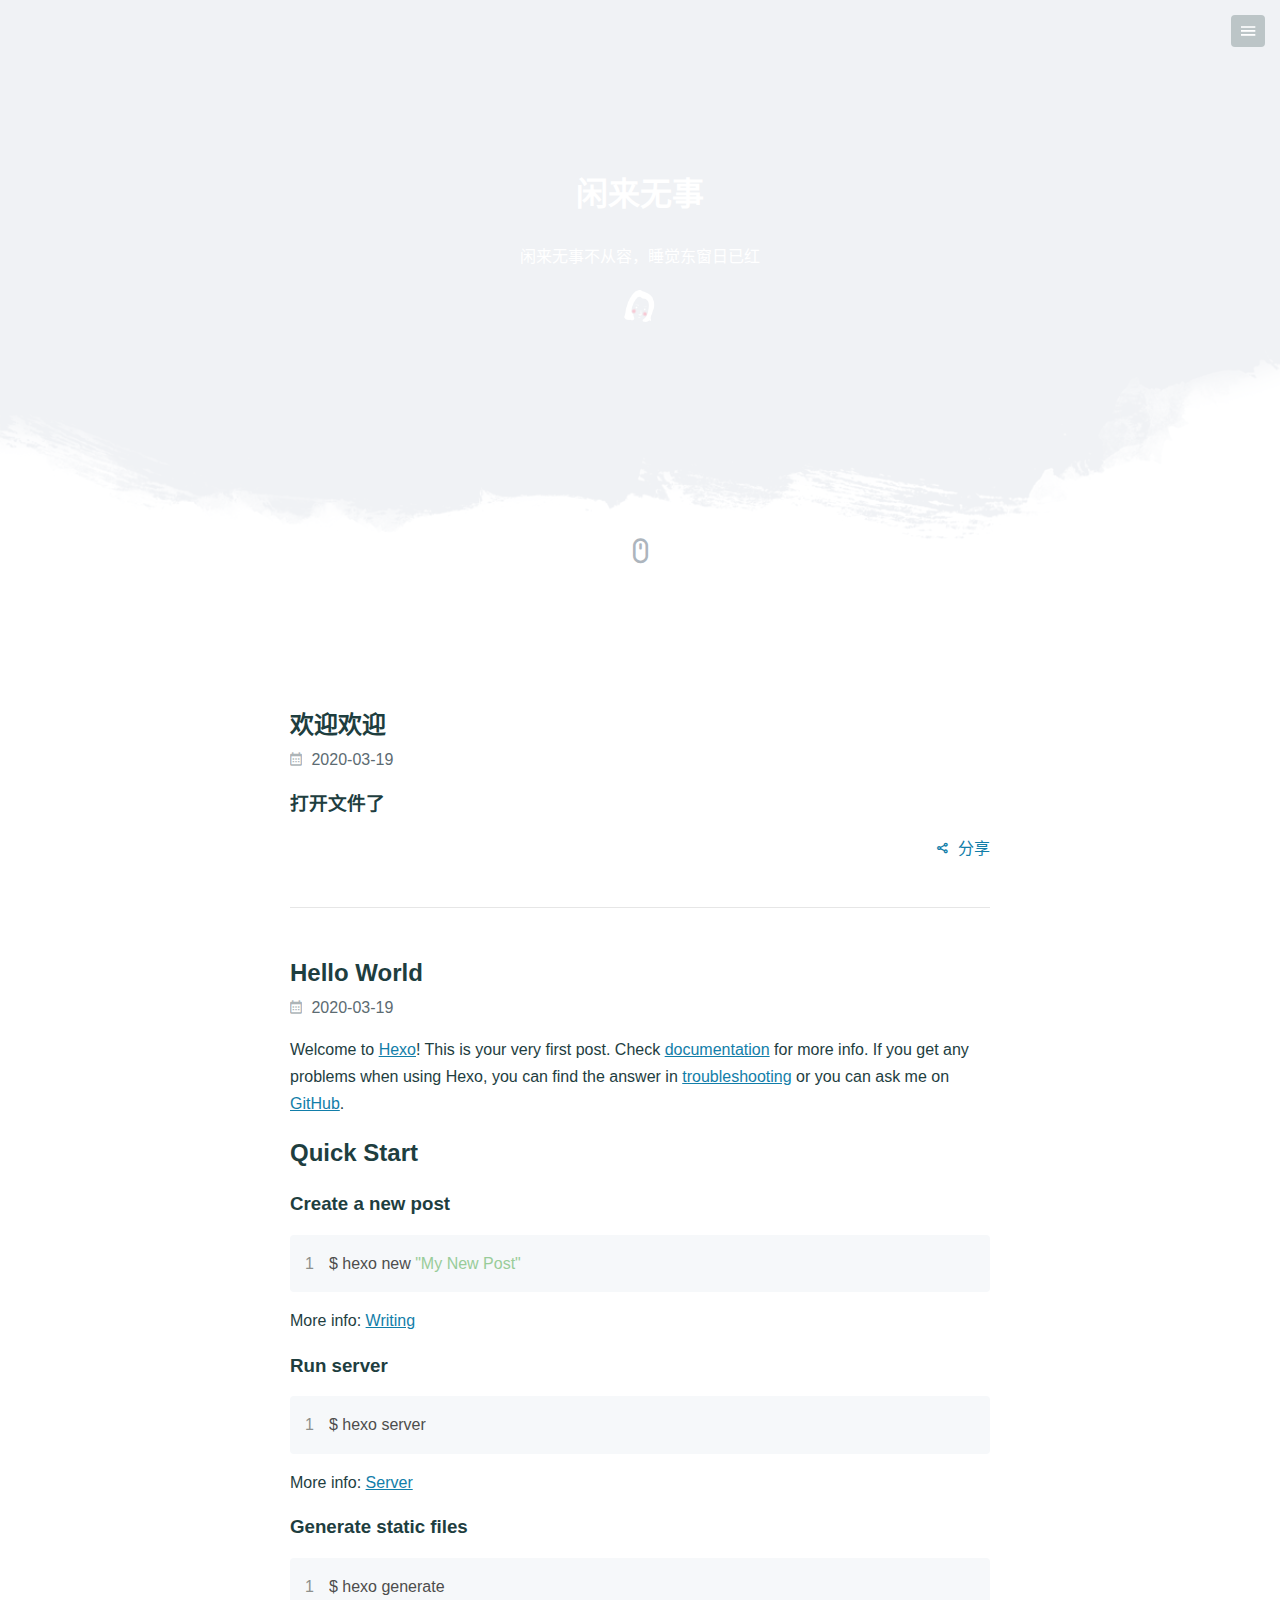
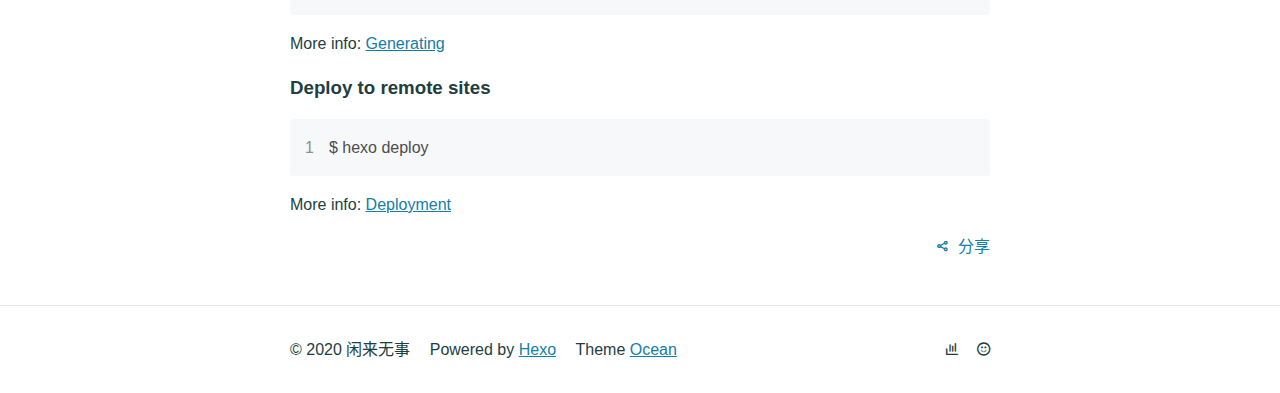
==== commit ea049600: "Site updated: 2020-04-07 18:28:06" ====
--- a/index.html
+++ b/index.html
@@ -43,7 +43,7 @@
     <div class="video-inner text-center text-white">
       <h1><a href="/">闲来无事</a></h1>
       <p>闲来无事不从容，睡觉东窗日已红</p>
-      <div><img src="/images/hexo-inverted.svg" class="brand" alt="闲来无事"></div>
+      <div><img src="/images/logoCen.png" class="brand" alt="闲来无事"></div>
     </div>
     <div class="video-learn-more">
       <a class="anchor" href="#landingpage"><i class="fe fe-mouse"></i></a>
@@ -100,7 +100,7 @@
                                                                         
                                     </div>
                                     <footer class="article-footer">
-                                        <a data-url="http://yoursite.com/2020/03/19/%E6%AC%A2%E8%BF%8E%E6%AC%A2%E8%BF%8E/" data-id="ck7zxjuil0002bgntb9def6lp" class="article-share-link">
+                                        <a data-url="http://yoursite.com/2020/03/19/%E6%AC%A2%E8%BF%8E%E6%AC%A2%E8%BF%8E/" data-id="ck7zyg60y0002j9nthiyee758" class="article-share-link">
                                             分享
                                         </a>
                                         
@@ -169,7 +169,7 @@
                                                                         
                                     </div>
                                     <footer class="article-footer">
-                                        <a data-url="http://yoursite.com/2020/03/19/hello-world/" data-id="ck7zxjuig0000bgntbmdgbd1t" class="article-share-link">
+                                        <a data-url="http://yoursite.com/2020/03/19/hello-world/" data-id="ck7zyg60t0000j9ntaykv7ldx" class="article-share-link">
                                             分享
                                         </a>
                                         
@@ -215,7 +215,7 @@
 <nav class="navbar">
   
     <div class="logo">
-      <a href="/"><img src="/images/hexo.svg" alt="闲来无事"></a>
+      <a href="/"><img src="/images/logo.png" alt="闲来无事"></a>
     </div>
   
   <ul class="nav nav-main">
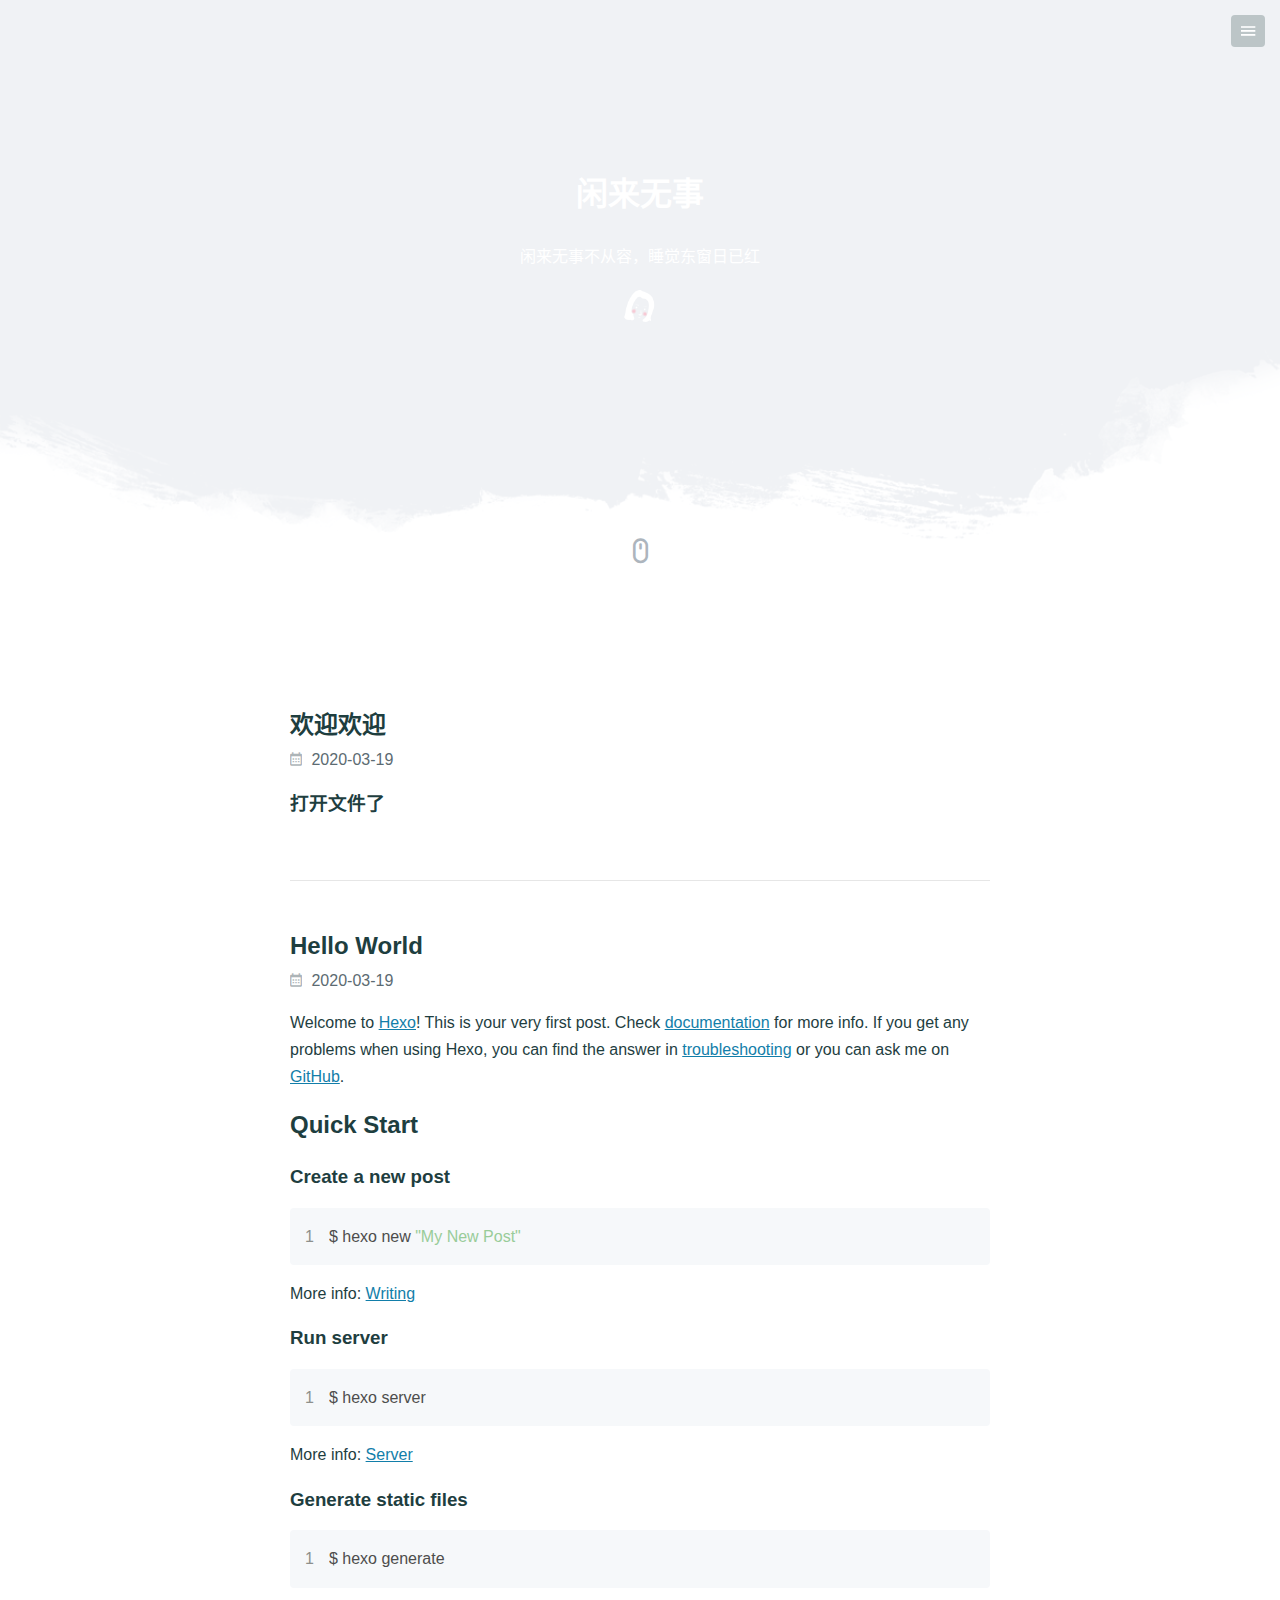
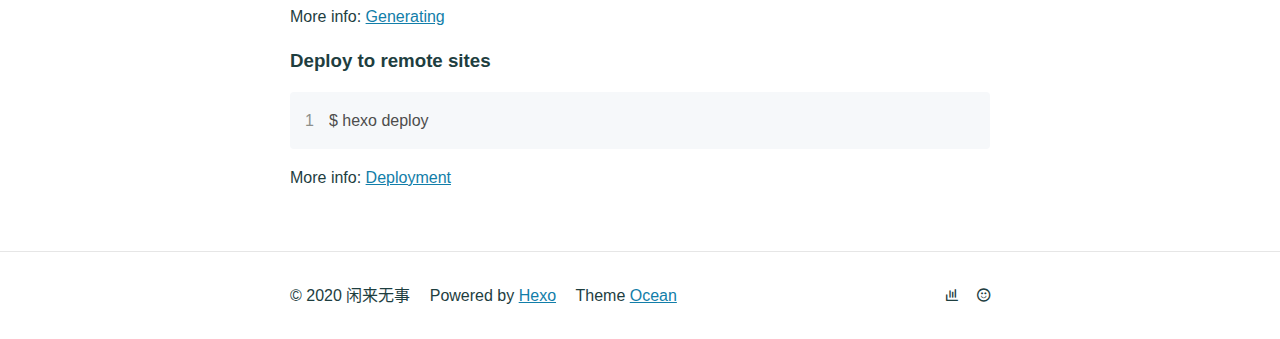
==== commit caa3fde0: "Site updated: 2020-04-08 17:40:50" ====
--- a/index.html
+++ b/index.html
@@ -99,12 +99,12 @@
                                                                     <h3 id="打开文件了"><a href="#打开文件了" class="headerlink" title="打开文件了"></a>打开文件了</h3>
                                                                         
                                     </div>
-                                    <footer class="article-footer">
-                                        <a data-url="http://yoursite.com/2020/03/19/%E6%AC%A2%E8%BF%8E%E6%AC%A2%E8%BF%8E/" data-id="ck7zyg60y0002j9nthiyee758" class="article-share-link">
+                                    <!-- <footer class="article-footer">
+                                        <a data-url="http://yoursite.com/2020/03/19/%E6%AC%A2%E8%BF%8E%E6%AC%A2%E8%BF%8E/" data-id="ck8r2atvi0002ment0g4dflvv" class="article-share-link">
                                             分享
                                         </a>
                                         
-                                    </footer>
+                                    </footer> -->
 
     </div>
 
@@ -168,12 +168,12 @@
 
                                                                         
                                     </div>
-                                    <footer class="article-footer">
-                                        <a data-url="http://yoursite.com/2020/03/19/hello-world/" data-id="ck7zyg60t0000j9ntaykv7ldx" class="article-share-link">
+                                    <!-- <footer class="article-footer">
+                                        <a data-url="http://yoursite.com/2020/03/19/hello-world/" data-id="ck8r2atvd0000mentbuqo4ahz" class="article-share-link">
                                             分享
                                         </a>
                                         
-                                    </footer>
+                                    </footer> -->
 
     </div>
 
--- a/css/style.css
+++ b/css/style.css
@@ -1184,8 +1184,10 @@
   z-index: 0;
   height: 60vh;
   overflow: hidden;
-  background-image: url("https://unsplash.it/1920/1080?random");
+  background-image: url("https://unsplash.it/1920/900?random");
   background-repeat: no-repeat;
+  background-position: 50% 50%;
+  background-size: auto;
 }
 .video-media video,
 .video-media img {
